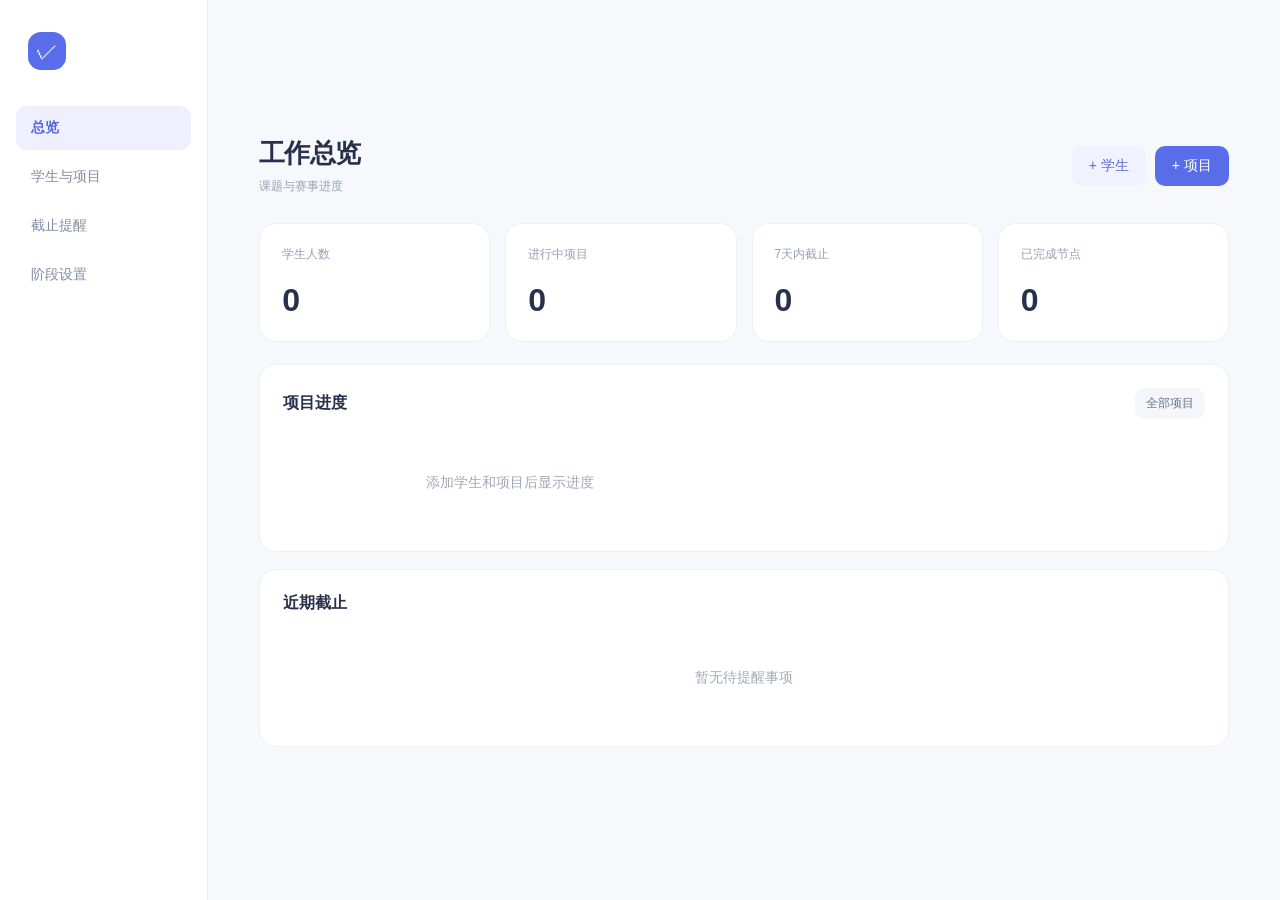
==== student-progress/index.html @ 5a2b77cf "Add standalone student project and competition progress tracker" ====
<!doctype html><html lang="zh-CN"><head><meta charset="utf-8"><meta name="viewport" content="width=device-width,initial-scale=1"><meta name="theme-color" content="#f6f8fc"><title>学生进度</title><style>
*{box-sizing:border-box}body{margin:0;background:#f6f8fc;color:#27314c;font:14px "Microsoft YaHei","Segoe UI",sans-serif}button,input,select{font:inherit}button{cursor:pointer;border:0}button:hover{filter:brightness(.97)}.wrap{display:flex;min-height:100vh}.side{background:#fff;width:208px;padding:32px 16px;border-right:1px solid #e9edf5;flex-shrink:0}.logo{width:38px;height:38px;border-radius:13px;background:#596dea;color:white;display:grid;place-items:center;font-size:22px;margin:0 12px 36px}.nav{width:100%;text-align:left;background:transparent;border-radius:11px;padding:13px 15px;margin-bottom:5px;color:#818ba2}.nav.on{background:#eef0ff;color:#5365df;font-weight:700}.main{width:100%;max-width:1400px;padding:38px clamp(18px,4vw,58px);margin:auto}.top{display:flex;justify-content:space-between;align-items:center;gap:12px;margin-bottom:28px;flex-wrap:wrap}h1{font-size:26px;letter-spacing:-.7px;margin:0}h2{font-size:16px;margin:0}.sub{color:#9aa4b5;font-size:12px;margin-top:7px}.btn{background:#596de9;color:#fff;border-radius:10px;padding:11px 17px}.btn.light{background:#f0f2ff;color:#5c69cd}.btn.plain{background:#f5f6fa;color:#6b738b}.btn.red{background:#fff0f0;color:#d35465}.btn.sm{padding:7px 11px;font-size:12px}.flex{display:flex;gap:9px;align-items:center;flex-wrap:wrap}.stats{display:grid;grid-template-columns:repeat(4,1fr);gap:15px;margin-bottom:22px}.card,.panel{background:#fff;border:1px solid #edf0f5;border-radius:17px}.card{padding:22px}.num{font-size:32px;font-weight:750;margin-top:19px}.muted{color:#96a0b2;font-size:12px}.panel{padding:23px;margin-bottom:17px}.head{display:flex;align-items:center;justify-content:space-between;gap:14px;margin-bottom:19px;flex-wrap:wrap}.grid{display:grid;grid-template-columns:repeat(2,1fr);gap:15px}.project{padding:20px;border:1px solid #ebedf4;border-radius:14px}.project strong{font-size:15px}.avatar{width:34px;height:34px;background:#edf0ff;color:#5d6bda;border-radius:11px;display:grid;place-items:center;font-weight:700}.tag{font-size:11px;border-radius:7px;padding:5px 9px;background:#eef1ff;color:#6170cc}.tag.warn{background:#fff2e5;color:#b67e36}.tag.late{background:#ffeded;color:#d45867}.bar{background:#edf0f7;border-radius:8px;height:7px;overflow:hidden}.fill{height:100%;background:#6276ed;border-radius:8px}.project .flex{margin:13px 0}.row{display:flex;align-items:center;gap:12px;border-bottom:1px solid #f1f3f8;padding:13px 0}.row:last-child{border:0}.grow{flex:1;min-width:0}.row small{color:#a1aabd}.empty{text-align:center;padding:36px;color:#a1a9b7}.form{display:grid;gap:13px}.form label{color:#7c879a;font-size:12px;display:grid;gap:7px}.form input,.form select{border:1px solid #e4e9f1;border-radius:9px;padding:11px;width:100%;background:white;color:#2b3449;min-width:0}.overlay{position:fixed;inset:0;background:#12193199;display:grid;place-items:center;padding:18px;z-index:10}.modal{width:min(510px,100%);max-height:90vh;overflow:auto;background:white;border-radius:18px;padding:25px;box-shadow:0 22px 70px #151a3540}.modal h2{margin-bottom:22px}.modal .actions{justify-content:flex-end;margin-top:23px}.two{display:grid;grid-template-columns:1fr 1fr;gap:13px}.setting{display:grid;grid-template-columns:1fr 1fr;gap:17px}.danger{color:#d65f6a}.filter{border:1px solid #e8ebf3;background:#fff;padding:10px;border-radius:9px;max-width:230px}.notice{background:#fff9ea;border:1px solid #f8e7bf;border-radius:12px;padding:13px 16px;color:#9b7637;font-size:12px;margin-bottom:18px}@media(max-width:900px){.side{width:160px}.stats{grid-template-columns:repeat(2,1fr)}.grid,.setting{grid-template-columns:1fr}}@media(max-width:620px){.wrap{display:block}.side{width:100%;display:flex;overflow:auto;padding:9px}.logo{display:none}.nav{white-space:nowrap;margin:0}.main{padding:20px 13px}.card{padding:15px}.panel{padding:15px}.two{grid-template-columns:1fr}}
</style></head><body><div id="app"></div><script>
const KEY='student-project-tracker-v2',defaults=[['课题','选题','方案','实验','分析','论文','完成'],['赛事','准备','报名','材料','评审','答辩','完成']];
const fresh=()=>({students:[],items:[],milestones:[],stages:defaults.flatMap(a=>a.slice(1).map((name,i)=>({id:crypto.randomUUID(),kind:a[0],name,position:i})))});
let db;try{db=JSON.parse(localStorage.getItem(KEY))||fresh()}catch{db=fresh()}let page='总览',filter='全部',query='',editor='';
const el=document.getElementById('app'),id=()=>crypto.randomUUID(),esc=v=>String(v??'').replace(/[&<>"']/g,c=>({'&':'&amp;','<':'&lt;','>':'&gt;','"':'&quot;',"'":'&#39;'}[c]));
const day=d=>Math.round((new Date(d+'T12:00:00')-new Date(new Date().toLocaleDateString('en-CA')+'T12:00:00'))/864e5);
const by=(type,k)=>db[type].find(x=>x.id===k),miles=it=>db.milestones.filter(x=>x.item_id===it.id),progress=it=>{let a=miles(it);return a.length?Math.round(a.filter(m=>m.done).length/a.length*100):0},upcoming=()=>db.milestones.filter(m=>!m.done&&m.due&&day(m.due)<=7).sort((a,b)=>a.due.localeCompare(b.due));
function save(){localStorage.setItem(KEY,JSON.stringify(db));render();notify(false)}
function nav(n){page=n;render()}function title(t,sub,actions=''){return '<div class="top"><div><h1>'+t+'</h1><div class="sub">'+sub+'</div></div><div class="flex">'+actions+'</div></div>'}
function buttons(){return '<button class="btn light" onclick="edit(\'student\')">+ 学生</button><button class="btn" onclick="edit(\'item\')">+ 项目</button>'}
function pcard(it){let ms=miles(it).filter(m=>!m.done&&m.due).sort((a,b)=>a.due.localeCompare(b.due)),next=ms[0],d=next?day(next.due):999,p=progress(it),who=by('students',it.student_id);return '<div class="project"><div class="flex"><div class="avatar">'+esc(who?.name?.[0]||'?')+'</div><div class="grow"><strong>'+esc(who?.name||'')+'</strong><div class="muted">'+esc(it.kind)+' · '+esc(by('stages',it.stage_id)?.name||'未设置')+'</div></div><button class="btn plain sm" onclick="edit(\'item\',\''+it.id+'\')">编辑</button></div><strong>'+esc(it.title)+'</strong><div class="flex" style="justify-content:space-between"><span class="tag '+(d<0?'late':d<=7?'warn':'')+'">'+(d<0?'已逾期':d<=7?'临近截止':'进行中')+'</span><span class="muted">'+esc(next?.due||'暂无截止日期')+'</span></div><div class="flex" style="justify-content:space-between"><small class="muted">完成进度</small><strong>'+p+'%</strong></div><div class="bar"><div class="fill" style="width:'+p+'%"></div></div><div class="flex"><button class="btn light sm" onclick="detail(\''+it.id+'\')">进度节点</button></div></div>'}
function reminders(){let a=upcoming();return a.length?a.map(m=>{let it=by('items',m.item_id),who=by('students',it?.student_id),d=day(m.due);return '<div class="row"><span class="tag '+(d<0?'late':'warn')+'">'+esc(m.due.slice(5))+'</span><div class="grow"><strong>'+esc(who?.name)+' · '+esc(m.title)+'</strong><div class="muted">'+esc(it?.title||'')+'</div></div><span class="muted">'+(d<0?'逾期 '+-d+' 天':d===0?'今天截止':'还剩 '+d+' 天')+'</span><button class="btn plain sm" onclick="detail(\''+m.item_id+'\')">查看</button></div>'}).join(''):'<div class="empty">暂无待提醒事项</div>'}
function main(){if(page==='总览')return title('工作总览','课题与赛事进度',buttons())+'<div class="stats">'+[['学生人数',db.students.length],['进行中项目',db.items.filter(x=>progress(x)<100).length],['7天内截止',upcoming().filter(x=>day(x.due)>=0).length],['已完成节点',db.milestones.filter(x=>x.done).length]].map(([n,v])=>'<div class="card"><div class="muted">'+n+'</div><div class="num">'+v+'</div></div>').join('')+'</div><section class="panel"><div class="head"><h2>项目进度</h2><button class="btn plain sm" onclick="nav(\'学生与项目\')">全部项目</button></div><div class="grid">'+(db.items.length?db.items.slice(0,6).map(pcard).join(''):'<div class="empty">添加学生和项目后显示进度</div>')+'</div></section><section class="panel"><div class="head"><h2>近期截止</h2></div>'+reminders()+'</section>';
if(page==='学生与项目'){let list=db.items.filter(x=>(filter==='全部'||x.kind===filter)&&((x.title+' '+(by('students',x.student_id)?.name||'')).includes(query)));return title('学生与项目',db.students.length+' 位学生 · '+db.items.length+' 个项目',buttons())+'<section class="panel"><div class="head"><div class="flex">'+['全部','课题','赛事'].map(x=>'<button class="btn '+(filter===x?'':'plain')+' sm" onclick="filter=\''+x+'\';render()">'+x+'</button>').join('')+'</div><input class="filter" placeholder="搜索学生或项目" value="'+esc(query)+'" oninput="query=this.value;document.getElementById(\'project-list\').innerHTML=projectList()"></div><div class="grid" id="project-list">'+projectList()+'</div></section><section class="panel"><div class="head"><h2>学生名单</h2><button class="btn light sm" onclick="edit(\'student\')">+ 添加</button></div>'+ (db.students.length?db.students.map(s=>'<div class="row"><div class="avatar">'+esc(s.name[0])+'</div><strong class="grow">'+esc(s.name)+'</strong><span class="muted">'+db.items.filter(i=>i.student_id===s.id).length+' 项</span><button class="btn plain sm" onclick="edit(\'student\',\''+s.id+'\')">编辑</button><button class="btn red sm" onclick="remove(\'student\',\''+s.id+'\')">删除</button></div>').join(''):'<div class="empty">暂无学生</div>')+'</section>'}
if(page==='截止提醒')return title('截止提醒','提前 7 天 · 自动筛选','<button class="btn light" onclick="askNotify()">开启浏览器提醒</button>')+'<section class="panel">'+reminders()+'</section>';
return title('阶段设置','自定义进度阶段')+'<div class="setting">'+['课题','赛事'].map(k=>'<section class="panel"><div class="head"><h2>'+k+'阶段</h2><button class="btn light sm" onclick="edit(\'stage\',null,\''+k+'\')">+ 添加</button></div>'+db.stages.filter(s=>s.kind===k).sort((a,b)=>a.position-b.position).map(s=>'<div class="row"><span class="grow">'+esc(s.name)+'</span><button class="btn plain sm" onclick="edit(\'stage\',\''+s.id+'\')">编辑</button><button class="btn red sm" onclick="remove(\'stage\',\''+s.id+'\')">删除</button></div>').join('')+'</section>').join('')+'</div>'}
function projectList(){let a=db.items.filter(x=>(filter==='全部'||x.kind===filter)&&((x.title+' '+(by('students',x.student_id)?.name||'')).includes(query)));return a.length?a.map(pcard).join(''):'<div class="empty">暂无项目</div>'}
function render(){el.innerHTML='<div class="wrap"><aside class="side"><div class="logo">✓</div>'+['总览','学生与项目','截止提醒','阶段设置'].map(n=>'<button class="nav '+(page===n?'on':'')+'" onclick="nav(\''+n+'\')">'+n+'</button>').join('')+'</aside><main class="main">'+main()+'</main></div>'+editor}
function modal(name,html,actions){editor='<div class="overlay" onclick="if(event.target===this)closeEdit()"><div class="modal"><h2>'+name+'</h2>'+html+'<div class="flex actions"><button class="btn plain" onclick="closeEdit()">取消</button>'+actions+'</div></div></div>';render()}
function closeEdit(){editor='';render()}
function edit(type,key=null,kind='课题'){let obj=key?by(type==='student'?'students':type==='item'?'items':'stages',key):null;const inp=(label,name,value='',extra='')=>'<label>'+label+'<input name="'+name+'" value="'+esc(value)+'" '+extra+' required></label>';let fields='';
if(type==='student')fields=inp('学生姓名','name',obj?.name,'maxlength="100"');
if(type==='stage')fields=inp('阶段名称','name',obj?.name,'maxlength="100"');
if(type==='item'){if(!db.students.length){alert('请先添加学生');edit('student');return}kind=obj?.kind||kind;fields='<div class="two"><label>学生<select name="student_id">'+db.students.map(s=>'<option value="'+s.id+'" '+(s.id===obj?.student_id?'selected':'')+'>'+esc(s.name)+'</option>').join('')+'</select></label><label>类型<select name="kind" onchange="stageOptions(this.value)">'+['课题','赛事'].map(k=>'<option '+(kind===k?'selected':'')+'>'+k+'</option>').join('')+'</select></label></div>'+inp('项目名称','title',obj?.title,'maxlength="100"')+'<label>当前阶段<select name="stage_id" id="stage-options"></select></label>'}
modal(obj?'编辑':'新增','<form class="form" id="form" onsubmit="event.preventDefault();submitForm(\''+type+'\',\''+(key||'')+'\',\''+kind+'\')">'+fields+'</form>','<button class="btn" onclick="document.getElementById(\'form\').requestSubmit()">保存</button>');if(type==='item')stageOptions(kind,obj?.stage_id)}
function stageOptions(kind,selected){let sel=document.getElementById('stage-options');if(sel)sel.innerHTML=db.stages.filter(s=>s.kind===kind).sort((a,b)=>a.position-b.position).map(s=>'<option value="'+s.id+'" '+(s.id===selected?'selected':'')+'>'+esc(s.name)+'</option>').join('')}
function submitForm(type,key,kind){let f=document.getElementById('form');if(!f.reportValidity())return;const v=n=>f.elements[n]?.value||'',coll=type==='student'?'students':type==='stage'?'stages':'items',obj=key?by(coll,key):{id:id()};if(type==='student')obj.name=v('name').trim();if(type==='stage'){obj.name=v('name').trim();obj.kind=kind;obj.position=db.stages.filter(s=>s.kind===kind).length}if(type==='item'){obj.student_id=v('student_id');obj.kind=v('kind');obj.title=v('title').trim();obj.stage_id=v('stage_id')}if(!key)db[coll].push(obj);editor='';save()}
function detail(itemId){let it=by('items',itemId);if(!it)return;let a=miles(it),rows=a.length?a.map(m=>'<div class="row"><input type="checkbox" '+(m.done?'checked':'')+' onchange="done(\''+m.id+'\',this.checked)"><div class="grow"><span style="'+(m.done?'text-decoration:line-through;color:#a7adbc':'')+'">'+esc(m.title)+'</span><div class="muted">'+esc(m.due||'无截止日期')+'</div></div><button class="btn plain sm" onclick="editM(\''+itemId+'\',\''+m.id+'\')">编辑</button><button class="btn red sm" onclick="remove(\'milestone\',\''+m.id+'\',\''+itemId+'\')">删除</button></div>').join(''):'<div class="empty">暂无进度节点</div>';modal('进度节点 · '+esc(it.title),'<div>'+rows+'</div><div style="margin-top:16px"><button class="btn light sm" onclick="editM(\''+itemId+'\')">+ 新增节点</button></div>','<button class="btn" onclick="closeEdit()">完成</button>')}
function done(key,val){let m=by('milestones',key);m.done=val;save();detail(m.item_id)}
function editM(itemId,key=null){let m=key?by('milestones',key):null;modal(m?'编辑节点':'新增节点','<form id="form" class="form" onsubmit="event.preventDefault();submitM(\''+itemId+'\',\''+(key||'')+'\')"><label>节点名称<input name="title" required value="'+esc(m?.title)+'"></label><label>截止日期<input name="due" type="date" value="'+esc(m?.due)+'"></label></form>','<button class="btn" onclick="document.getElementById(\'form\').requestSubmit()">保存</button>')}
function submitM(itemId,key){let f=document.getElementById('form');if(!f.reportValidity())return;let m=key?by('milestones',key):{id:id(),item_id:itemId,done:false};m.title=f.elements.title.value.trim();m.due=f.elements.due.value;if(!key)db.milestones.push(m);save();detail(itemId)}
function remove(type,key,itemId){if(!confirm('确定删除？'))return;let coll=type==='student'?'students':type==='item'?'items':type==='stage'?'stages':'milestones';db[coll]=db[coll].filter(x=>x.id!==key);if(type==='student'){let gone=db.items.filter(x=>x.student_id===key).map(x=>x.id);db.items=db.items.filter(x=>x.student_id!==key);db.milestones=db.milestones.filter(x=>!gone.includes(x.item_id))}if(type==='item')db.milestones=db.milestones.filter(x=>x.item_id!==key);if(type==='stage')db.items.forEach(x=>{if(x.stage_id===key)x.stage_id='' });save();if(itemId)detail(itemId)}
async function askNotify(){if(!('Notification'in window)){alert('当前浏览器不支持通知');return}let p=await Notification.requestPermission();if(p==='granted'){notify(true);alert('已开启，打开网页时可收到提醒')}else alert('请在浏览器设置中允许此网站通知')}
function notify(force){if(!('Notification'in window)||Notification.permission!=='granted')return;let a=upcoming();if(!a.length)return;let mark=new Date().toDateString(),last=localStorage.getItem(KEY+'-last');if(!force&&last===mark)return;let m=a[0],it=by('items',m.item_id),s=by('students',it?.student_id);new Notification('近期截止 · '+(s?.name||''),{body:m.title+' · '+m.due+(a.length>1?'（另有 '+(a.length-1)+' 项）':'')});localStorage.setItem(KEY+'-last',mark)}
render();notify(false);setInterval(()=>{render();notify(false)},300000);
</script></body></html>
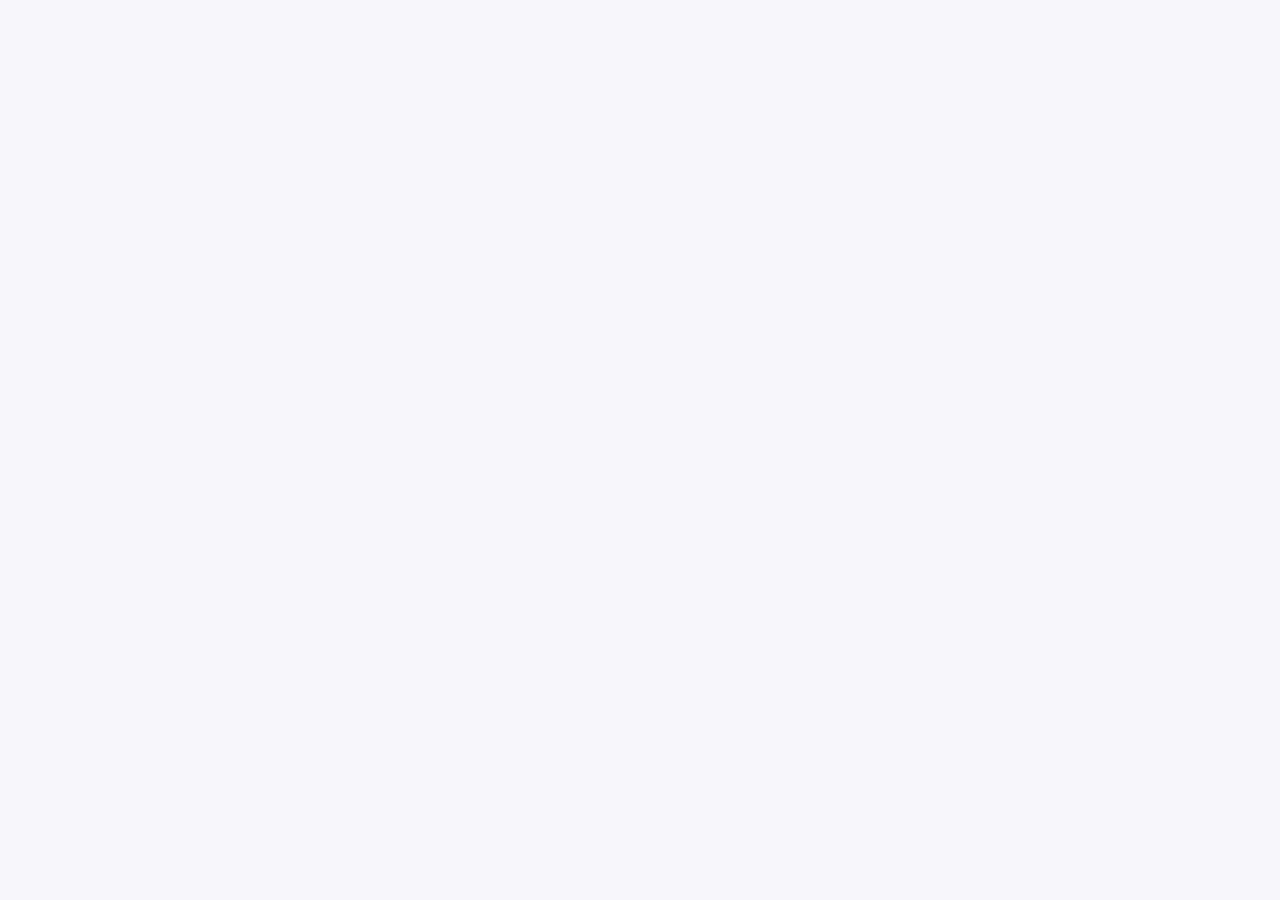
==== commit 936defaa: "Redesign tracker as shared competition and research project matrices" ====
--- a/student-progress/index.html
+++ b/student-progress/index.html
@@ -1,38 +1,36 @@
-<!doctype html><html lang="zh-CN"><head><meta charset="utf-8"><meta name="viewport" content="width=device-width,initial-scale=1"><meta name="theme-color" content="#f6f8fc"><title>学生进度</title><style>
-*{box-sizing:border-box}body{margin:0;background:#f6f8fc;color:#27314c;font:14px "Microsoft YaHei","Segoe UI",sans-serif}button,input,select{font:inherit}button{cursor:pointer;border:0}button:hover{filter:brightness(.97)}.wrap{display:flex;min-height:100vh}.side{background:#fff;width:208px;padding:32px 16px;border-right:1px solid #e9edf5;flex-shrink:0}.logo{width:38px;height:38px;border-radius:13px;background:#596dea;color:white;display:grid;place-items:center;font-size:22px;margin:0 12px 36px}.nav{width:100%;text-align:left;background:transparent;border-radius:11px;padding:13px 15px;margin-bottom:5px;color:#818ba2}.nav.on{background:#eef0ff;color:#5365df;font-weight:700}.main{width:100%;max-width:1400px;padding:38px clamp(18px,4vw,58px);margin:auto}.top{display:flex;justify-content:space-between;align-items:center;gap:12px;margin-bottom:28px;flex-wrap:wrap}h1{font-size:26px;letter-spacing:-.7px;margin:0}h2{font-size:16px;margin:0}.sub{color:#9aa4b5;font-size:12px;margin-top:7px}.btn{background:#596de9;color:#fff;border-radius:10px;padding:11px 17px}.btn.light{background:#f0f2ff;color:#5c69cd}.btn.plain{background:#f5f6fa;color:#6b738b}.btn.red{background:#fff0f0;color:#d35465}.btn.sm{padding:7px 11px;font-size:12px}.flex{display:flex;gap:9px;align-items:center;flex-wrap:wrap}.stats{display:grid;grid-template-columns:repeat(4,1fr);gap:15px;margin-bottom:22px}.card,.panel{background:#fff;border:1px solid #edf0f5;border-radius:17px}.card{padding:22px}.num{font-size:32px;font-weight:750;margin-top:19px}.muted{color:#96a0b2;font-size:12px}.panel{padding:23px;margin-bottom:17px}.head{display:flex;align-items:center;justify-content:space-between;gap:14px;margin-bottom:19px;flex-wrap:wrap}.grid{display:grid;grid-template-columns:repeat(2,1fr);gap:15px}.project{padding:20px;border:1px solid #ebedf4;border-radius:14px}.project strong{font-size:15px}.avatar{width:34px;height:34px;background:#edf0ff;color:#5d6bda;border-radius:11px;display:grid;place-items:center;font-weight:700}.tag{font-size:11px;border-radius:7px;padding:5px 9px;background:#eef1ff;color:#6170cc}.tag.warn{background:#fff2e5;color:#b67e36}.tag.late{background:#ffeded;color:#d45867}.bar{background:#edf0f7;border-radius:8px;height:7px;overflow:hidden}.fill{height:100%;background:#6276ed;border-radius:8px}.project .flex{margin:13px 0}.row{display:flex;align-items:center;gap:12px;border-bottom:1px solid #f1f3f8;padding:13px 0}.row:last-child{border:0}.grow{flex:1;min-width:0}.row small{color:#a1aabd}.empty{text-align:center;padding:36px;color:#a1a9b7}.form{display:grid;gap:13px}.form label{color:#7c879a;font-size:12px;display:grid;gap:7px}.form input,.form select{border:1px solid #e4e9f1;border-radius:9px;padding:11px;width:100%;background:white;color:#2b3449;min-width:0}.overlay{position:fixed;inset:0;background:#12193199;display:grid;place-items:center;padding:18px;z-index:10}.modal{width:min(510px,100%);max-height:90vh;overflow:auto;background:white;border-radius:18px;padding:25px;box-shadow:0 22px 70px #151a3540}.modal h2{margin-bottom:22px}.modal .actions{justify-content:flex-end;margin-top:23px}.two{display:grid;grid-template-columns:1fr 1fr;gap:13px}.setting{display:grid;grid-template-columns:1fr 1fr;gap:17px}.danger{color:#d65f6a}.filter{border:1px solid #e8ebf3;background:#fff;padding:10px;border-radius:9px;max-width:230px}.notice{background:#fff9ea;border:1px solid #f8e7bf;border-radius:12px;padding:13px 16px;color:#9b7637;font-size:12px;margin-bottom:18px}@media(max-width:900px){.side{width:160px}.stats{grid-template-columns:repeat(2,1fr)}.grid,.setting{grid-template-columns:1fr}}@media(max-width:620px){.wrap{display:block}.side{width:100%;display:flex;overflow:auto;padding:9px}.logo{display:none}.nav{white-space:nowrap;margin:0}.main{padding:20px 13px}.card{padding:15px}.panel{padding:15px}.two{grid-template-columns:1fr}}
+<!doctype html><html lang="zh-CN"><head><meta charset="UTF-8"><meta name="viewport" content="width=device-width,initial-scale=1"><meta name="theme-color" content="#f7f8fc"><title>进度管理</title><style>
+:root{--bg:#f6f8fc;--white:#fff;--text:#28334b;--sub:#8c98af;--line:#e8ecf4;--primary:#546be7;--light:#eef1ff;--warning:#c18236;--red:#d95c68}*{box-sizing:border-box}body{margin:0;background:var(--bg);font:14px/1.5 "Microsoft YaHei","Segoe UI",sans-serif;color:var(--text)}button,input,select{font:inherit}button{cursor:pointer;border:0}button:hover{filter:brightness(.97)}.app{display:flex;min-height:100vh}.sidebar{width:194px;flex:none;background:white;border-right:1px solid var(--line);padding:28px 14px}.mark{width:40px;height:40px;display:grid;place-items:center;color:white;background:var(--primary);border-radius:13px;font-size:23px;margin:0 10px 34px}.nav{width:100%;padding:12px 16px;background:none;color:#8792a6;text-align:left;border-radius:11px;margin-bottom:5px}.nav.active{background:#eef1ff;color:#4f64d9;font-weight:700}.content{padding:36px clamp(15px,3.2vw,52px);flex:1;min-width:0;max-width:1700px;margin:auto}.top{display:flex;align-items:center;justify-content:space-between;gap:14px;flex-wrap:wrap;margin-bottom:26px}h1{font-size:24px;margin:0;font-weight:750;letter-spacing:-.5px}h2{font-size:17px;margin:0}small,.sub{color:var(--sub);font-size:12px}.sub{margin-top:5px}.btn{border-radius:10px;padding:10px 15px;color:white;background:var(--primary);white-space:nowrap}.btn.soft{background:var(--light);color:#5669d5}.btn.ghost{background:#f5f6fa;color:#77829a}.btn.danger{background:#fff0f1;color:var(--red)}.btn.tiny{font-size:12px;padding:6px 11px}.flex{display:flex;align-items:center;gap:9px;flex-wrap:wrap}.panel{background:white;border:1px solid #ecf0f6;border-radius:18px;padding:22px;margin-bottom:18px;box-shadow:0 3px 18px #35406305}.panelhead{display:flex;align-items:center;justify-content:space-between;gap:12px;margin-bottom:20px;flex-wrap:wrap}.pills{display:flex;align-items:center;gap:8px}.pill{padding:7px 12px;border-radius:9px;background:#f5f6fa;color:#7f8aa0;font-size:12px}.pill.on{background:#eef1ff;color:#5068d8;font-weight:700}.stats{display:grid;grid-template-columns:repeat(4,1fr);gap:13px;margin-bottom:20px}.stat{background:white;border:1px solid #ebeff5;border-radius:15px;padding:20px}.stat strong{display:block;font-size:30px;margin-top:10px}.tabwrap{overflow-x:auto;border:1px solid #e9edf4;border-radius:12px}table{border-collapse:separate;border-spacing:0;width:100%;min-width:620px;text-align:center}th,td{padding:12px 14px;border-bottom:1px solid #edf0f5;border-right:1px solid #edf0f5;vertical-align:middle}th:last-child,td:last-child{border-right:none}tbody tr:last-child td{border-bottom:none}th{background:#f8faff;font-size:12px;font-weight:600;color:#6d7c98;min-width:128px}th:first-child,td:first-child{text-align:left;min-width:130px;position:sticky;left:0;z-index:1;background:white}th:first-child{background:#f8faff;z-index:2}td{font-size:13px}.thlabel{display:flex;gap:5px;justify-content:center;align-items:center}.date{font-size:11px;color:#98a2b8;margin-top:5px;font-weight:400}.date.warn{color:#b77b36}.date.late{color:#d75c65}.tick{appearance:none;width:22px;height:22px;border:1.5px solid #d8deeb;border-radius:7px;background:white;cursor:pointer;vertical-align:middle;position:relative}.tick:checked{background:#687aed;border-color:#687aed}.tick:checked:after{content:"";position:absolute;left:6px;top:2px;width:6px;height:11px;border:solid white;border-width:0 2px 2px 0;transform:rotate(45deg)}.completed{color:#5b6de2;font-size:13px;font-weight:650}.progress{display:flex;align-items:center;gap:8px;justify-content:center}.track{width:67px;height:6px;background:#edf0f7;border-radius:8px;overflow:hidden}.fill{height:100%;background:#6578ee;border-radius:8px}.row{display:flex;align-items:center;gap:12px;padding:13px 2px;border-bottom:1px solid #f0f2f6}.row:last-child{border:0}.grow{flex:1;min-width:0}.avatar{width:34px;height:34px;border-radius:11px;background:#eef1ff;color:#5368d9;display:grid;place-items:center;font-weight:700}.empty{padding:35px;text-align:center;color:#a0aabc}.tag{background:#eff2ff;color:#586bdb;font-size:11px;padding:5px 8px;border-radius:7px}.tag.warn{background:#fff4e7;color:#ae773a}.tag.late{background:#fff0f0;color:#d65c69}.overlay{position:fixed;inset:0;z-index:5;background:#141e3580;display:grid;place-items:center;padding:15px}.modal{background:white;border-radius:18px;padding:25px;width:min(515px,100%);max-height:92vh;overflow:auto;box-shadow:0 20px 60px #1e253548}.modal h2{margin:0 0 20px}.form{display:grid;gap:14px}.form label{display:grid;gap:7px;color:#7c879b;font-size:12px}.form input,.form select{border:1px solid #e4e9f0;border-radius:9px;padding:11px;color:#27344c;min-width:0;width:100%;background:white}.form .two{display:grid;grid-template-columns:1fr 1fr;gap:12px}.footer{margin-top:22px;display:flex;gap:8px;justify-content:flex-end}.info{font-size:12px;color:#9aa3b7}.notice{border:1px solid #f2e3bf;background:#fffaee;border-radius:10px;padding:12px 15px;color:#a17c3b;font-size:12px;margin-bottom:16px}.listtable{display:grid;gap:7px}.tablecard{display:flex;gap:10px;align-items:center;padding:13px 15px;border:1px solid #eef0f5;border-radius:12px}.tablecard:hover{background:#fafbff}@media(max-width:900px){.sidebar{width:150px}.stats{grid-template-columns:repeat(2,1fr)}.content{padding:22px 15px}}@media(max-width:620px){.app{display:block}.sidebar{display:flex;width:100%;padding:8px;overflow:auto}.mark{display:none}.nav{white-space:nowrap;margin:0;width:auto}.stats{grid-template-columns:repeat(2,1fr)}.panel{padding:15px}.form .two{grid-template-columns:1fr}}
 </style></head><body><div id="app"></div><script>
-const KEY='student-project-tracker-v2',defaults=[['课题','选题','方案','实验','分析','论文','完成'],['赛事','准备','报名','材料','评审','答辩','完成']];
-const fresh=()=>({students:[],items:[],milestones:[],stages:defaults.flatMap(a=>a.slice(1).map((name,i)=>({id:crypto.randomUUID(),kind:a[0],name,position:i})))});
-let db;try{db=JSON.parse(localStorage.getItem(KEY))||fresh()}catch{db=fresh()}let page='总览',filter='全部',query='',editor='';
-const el=document.getElementById('app'),id=()=>crypto.randomUUID(),esc=v=>String(v??'').replace(/[&<>"']/g,c=>({'&':'&amp;','<':'&lt;','>':'&gt;','"':'&quot;',"'":'&#39;'}[c]));
-const day=d=>Math.round((new Date(d+'T12:00:00')-new Date(new Date().toLocaleDateString('en-CA')+'T12:00:00'))/864e5);
-const by=(type,k)=>db[type].find(x=>x.id===k),miles=it=>db.milestones.filter(x=>x.item_id===it.id),progress=it=>{let a=miles(it);return a.length?Math.round(a.filter(m=>m.done).length/a.length*100):0},upcoming=()=>db.milestones.filter(m=>!m.done&&m.due&&day(m.due)<=7).sort((a,b)=>a.due.localeCompare(b.due));
-function save(){localStorage.setItem(KEY,JSON.stringify(db));render();notify(false)}
-function nav(n){page=n;render()}function title(t,sub,actions=''){return '<div class="top"><div><h1>'+t+'</h1><div class="sub">'+sub+'</div></div><div class="flex">'+actions+'</div></div>'}
-function buttons(){return '<button class="btn light" onclick="edit(\'student\')">+ 学生</button><button class="btn" onclick="edit(\'item\')">+ 项目</button>'}
-function pcard(it){let ms=miles(it).filter(m=>!m.done&&m.due).sort((a,b)=>a.due.localeCompare(b.due)),next=ms[0],d=next?day(next.due):999,p=progress(it),who=by('students',it.student_id);return '<div class="project"><div class="flex"><div class="avatar">'+esc(who?.name?.[0]||'?')+'</div><div class="grow"><strong>'+esc(who?.name||'')+'</strong><div class="muted">'+esc(it.kind)+' · '+esc(by('stages',it.stage_id)?.name||'未设置')+'</div></div><button class="btn plain sm" onclick="edit(\'item\',\''+it.id+'\')">编辑</button></div><strong>'+esc(it.title)+'</strong><div class="flex" style="justify-content:space-between"><span class="tag '+(d<0?'late':d<=7?'warn':'')+'">'+(d<0?'已逾期':d<=7?'临近截止':'进行中')+'</span><span class="muted">'+esc(next?.due||'暂无截止日期')+'</span></div><div class="flex" style="justify-content:space-between"><small class="muted">完成进度</small><strong>'+p+'%</strong></div><div class="bar"><div class="fill" style="width:'+p+'%"></div></div><div class="flex"><button class="btn light sm" onclick="detail(\''+it.id+'\')">进度节点</button></div></div>'}
-function reminders(){let a=upcoming();return a.length?a.map(m=>{let it=by('items',m.item_id),who=by('students',it?.student_id),d=day(m.due);return '<div class="row"><span class="tag '+(d<0?'late':'warn')+'">'+esc(m.due.slice(5))+'</span><div class="grow"><strong>'+esc(who?.name)+' · '+esc(m.title)+'</strong><div class="muted">'+esc(it?.title||'')+'</div></div><span class="muted">'+(d<0?'逾期 '+-d+' 天':d===0?'今天截止':'还剩 '+d+' 天')+'</span><button class="btn plain sm" onclick="detail(\''+m.item_id+'\')">查看</button></div>'}).join(''):'<div class="empty">暂无待提醒事项</div>'}
-function main(){if(page==='总览')return title('工作总览','课题与赛事进度',buttons())+'<div class="stats">'+[['学生人数',db.students.length],['进行中项目',db.items.filter(x=>progress(x)<100).length],['7天内截止',upcoming().filter(x=>day(x.due)>=0).length],['已完成节点',db.milestones.filter(x=>x.done).length]].map(([n,v])=>'<div class="card"><div class="muted">'+n+'</div><div class="num">'+v+'</div></div>').join('')+'</div><section class="panel"><div class="head"><h2>项目进度</h2><button class="btn plain sm" onclick="nav(\'学生与项目\')">全部项目</button></div><div class="grid">'+(db.items.length?db.items.slice(0,6).map(pcard).join(''):'<div class="empty">添加学生和项目后显示进度</div>')+'</div></section><section class="panel"><div class="head"><h2>近期截止</h2></div>'+reminders()+'</section>';
-if(page==='学生与项目'){let list=db.items.filter(x=>(filter==='全部'||x.kind===filter)&&((x.title+' '+(by('students',x.student_id)?.name||'')).includes(query)));return title('学生与项目',db.students.length+' 位学生 · '+db.items.length+' 个项目',buttons())+'<section class="panel"><div class="head"><div class="flex">'+['全部','课题','赛事'].map(x=>'<button class="btn '+(filter===x?'':'plain')+' sm" onclick="filter=\''+x+'\';render()">'+x+'</button>').join('')+'</div><input class="filter" placeholder="搜索学生或项目" value="'+esc(query)+'" oninput="query=this.value;document.getElementById(\'project-list\').innerHTML=projectList()"></div><div class="grid" id="project-list">'+projectList()+'</div></section><section class="panel"><div class="head"><h2>学生名单</h2><button class="btn light sm" onclick="edit(\'student\')">+ 添加</button></div>'+ (db.students.length?db.students.map(s=>'<div class="row"><div class="avatar">'+esc(s.name[0])+'</div><strong class="grow">'+esc(s.name)+'</strong><span class="muted">'+db.items.filter(i=>i.student_id===s.id).length+' 项</span><button class="btn plain sm" onclick="edit(\'student\',\''+s.id+'\')">编辑</button><button class="btn red sm" onclick="remove(\'student\',\''+s.id+'\')">删除</button></div>').join(''):'<div class="empty">暂无学生</div>')+'</section>'}
-if(page==='截止提醒')return title('截止提醒','提前 7 天 · 自动筛选','<button class="btn light" onclick="askNotify()">开启浏览器提醒</button>')+'<section class="panel">'+reminders()+'</section>';
-return title('阶段设置','自定义进度阶段')+'<div class="setting">'+['课题','赛事'].map(k=>'<section class="panel"><div class="head"><h2>'+k+'阶段</h2><button class="btn light sm" onclick="edit(\'stage\',null,\''+k+'\')">+ 添加</button></div>'+db.stages.filter(s=>s.kind===k).sort((a,b)=>a.position-b.position).map(s=>'<div class="row"><span class="grow">'+esc(s.name)+'</span><button class="btn plain sm" onclick="edit(\'stage\',\''+s.id+'\')">编辑</button><button class="btn red sm" onclick="remove(\'stage\',\''+s.id+'\')">删除</button></div>').join('')+'</section>').join('')+'</div>'}
-function projectList(){let a=db.items.filter(x=>(filter==='全部'||x.kind===filter)&&((x.title+' '+(by('students',x.student_id)?.name||'')).includes(query)));return a.length?a.map(pcard).join(''):'<div class="empty">暂无项目</div>'}
-function render(){el.innerHTML='<div class="wrap"><aside class="side"><div class="logo">✓</div>'+['总览','学生与项目','截止提醒','阶段设置'].map(n=>'<button class="nav '+(page===n?'on':'')+'" onclick="nav(\''+n+'\')">'+n+'</button>').join('')+'</aside><main class="main">'+main()+'</main></div>'+editor}
-function modal(name,html,actions){editor='<div class="overlay" onclick="if(event.target===this)closeEdit()"><div class="modal"><h2>'+name+'</h2>'+html+'<div class="flex actions"><button class="btn plain" onclick="closeEdit()">取消</button>'+actions+'</div></div></div>';render()}
-function closeEdit(){editor='';render()}
-function edit(type,key=null,kind='课题'){let obj=key?by(type==='student'?'students':type==='item'?'items':'stages',key):null;const inp=(label,name,value='',extra='')=>'<label>'+label+'<input name="'+name+'" value="'+esc(value)+'" '+extra+' required></label>';let fields='';
-if(type==='student')fields=inp('学生姓名','name',obj?.name,'maxlength="100"');
-if(type==='stage')fields=inp('阶段名称','name',obj?.name,'maxlength="100"');
-if(type==='item'){if(!db.students.length){alert('请先添加学生');edit('student');return}kind=obj?.kind||kind;fields='<div class="two"><label>学生<select name="student_id">'+db.students.map(s=>'<option value="'+s.id+'" '+(s.id===obj?.student_id?'selected':'')+'>'+esc(s.name)+'</option>').join('')+'</select></label><label>类型<select name="kind" onchange="stageOptions(this.value)">'+['课题','赛事'].map(k=>'<option '+(kind===k?'selected':'')+'>'+k+'</option>').join('')+'</select></label></div>'+inp('项目名称','title',obj?.title,'maxlength="100"')+'<label>当前阶段<select name="stage_id" id="stage-options"></select></label>'}
-modal(obj?'编辑':'新增','<form class="form" id="form" onsubmit="event.preventDefault();submitForm(\''+type+'\',\''+(key||'')+'\',\''+kind+'\')">'+fields+'</form>','<button class="btn" onclick="document.getElementById(\'form\').requestSubmit()">保存</button>');if(type==='item')stageOptions(kind,obj?.stage_id)}
-function stageOptions(kind,selected){let sel=document.getElementById('stage-options');if(sel)sel.innerHTML=db.stages.filter(s=>s.kind===kind).sort((a,b)=>a.position-b.position).map(s=>'<option value="'+s.id+'" '+(s.id===selected?'selected':'')+'>'+esc(s.name)+'</option>').join('')}
-function submitForm(type,key,kind){let f=document.getElementById('form');if(!f.reportValidity())return;const v=n=>f.elements[n]?.value||'',coll=type==='student'?'students':type==='stage'?'stages':'items',obj=key?by(coll,key):{id:id()};if(type==='student')obj.name=v('name').trim();if(type==='stage'){obj.name=v('name').trim();obj.kind=kind;obj.position=db.stages.filter(s=>s.kind===kind).length}if(type==='item'){obj.student_id=v('student_id');obj.kind=v('kind');obj.title=v('title').trim();obj.stage_id=v('stage_id')}if(!key)db[coll].push(obj);editor='';save()}
-function detail(itemId){let it=by('items',itemId);if(!it)return;let a=miles(it),rows=a.length?a.map(m=>'<div class="row"><input type="checkbox" '+(m.done?'checked':'')+' onchange="done(\''+m.id+'\',this.checked)"><div class="grow"><span style="'+(m.done?'text-decoration:line-through;color:#a7adbc':'')+'">'+esc(m.title)+'</span><div class="muted">'+esc(m.due||'无截止日期')+'</div></div><button class="btn plain sm" onclick="editM(\''+itemId+'\',\''+m.id+'\')">编辑</button><button class="btn red sm" onclick="remove(\'milestone\',\''+m.id+'\',\''+itemId+'\')">删除</button></div>').join(''):'<div class="empty">暂无进度节点</div>';modal('进度节点 · '+esc(it.title),'<div>'+rows+'</div><div style="margin-top:16px"><button class="btn light sm" onclick="editM(\''+itemId+'\')">+ 新增节点</button></div>','<button class="btn" onclick="closeEdit()">完成</button>')}
-function done(key,val){let m=by('milestones',key);m.done=val;save();detail(m.item_id)}
-function editM(itemId,key=null){let m=key?by('milestones',key):null;modal(m?'编辑节点':'新增节点','<form id="form" class="form" onsubmit="event.preventDefault();submitM(\''+itemId+'\',\''+(key||'')+'\')"><label>节点名称<input name="title" required value="'+esc(m?.title)+'"></label><label>截止日期<input name="due" type="date" value="'+esc(m?.due)+'"></label></form>','<button class="btn" onclick="document.getElementById(\'form\').requestSubmit()">保存</button>')}
-function submitM(itemId,key){let f=document.getElementById('form');if(!f.reportValidity())return;let m=key?by('milestones',key):{id:id(),item_id:itemId,done:false};m.title=f.elements.title.value.trim();m.due=f.elements.due.value;if(!key)db.milestones.push(m);save();detail(itemId)}
-function remove(type,key,itemId){if(!confirm('确定删除？'))return;let coll=type==='student'?'students':type==='item'?'items':type==='stage'?'stages':'milestones';db[coll]=db[coll].filter(x=>x.id!==key);if(type==='student'){let gone=db.items.filter(x=>x.student_id===key).map(x=>x.id);db.items=db.items.filter(x=>x.student_id!==key);db.milestones=db.milestones.filter(x=>!gone.includes(x.item_id))}if(type==='item')db.milestones=db.milestones.filter(x=>x.item_id!==key);if(type==='stage')db.items.forEach(x=>{if(x.stage_id===key)x.stage_id='' });save();if(itemId)detail(itemId)}
-async function askNotify(){if(!('Notification'in window)){alert('当前浏览器不支持通知');return}let p=await Notification.requestPermission();if(p==='granted'){notify(true);alert('已开启，打开网页时可收到提醒')}else alert('请在浏览器设置中允许此网站通知')}
-function notify(force){if(!('Notification'in window)||Notification.permission!=='granted')return;let a=upcoming();if(!a.length)return;let mark=new Date().toDateString(),last=localStorage.getItem(KEY+'-last');if(!force&&last===mark)return;let m=a[0],it=by('items',m.item_id),s=by('students',it?.student_id);new Notification('近期截止 · '+(s?.name||''),{body:m.title+' · '+m.due+(a.length>1?'（另有 '+(a.length-1)+' 项）':'')});localStorage.setItem(KEY+'-last',mark)}
-render();notify(false);setInterval(()=>{render();notify(false)},300000);
+const KEY='student-matrix-v1',OLD='student-project-tracker-v2';const uid=()=>crypto.randomUUID();const safe=x=>String(x??'').replace(/[&<>"']/g,c=>({'&':'&amp;','<':'&lt;','>':'&gt;','"':'&quot;','\'':'&#39;'}[c]));const today=()=>{let d=new Date();return [d.getFullYear(),String(d.getMonth()+1).padStart(2,'0'),String(d.getDate()).padStart(2,'0')].join('-')};const diff=date=>Math.round((new Date(date+'T12:00:00')-new Date(today()+'T12:00:00'))/86400000);const blank=()=>({students:[],tables:[]});
+function migrate(){let o;try{o=JSON.parse(localStorage.getItem(OLD))}catch{}if(!o)return blank();const students=(o.students||[]).map(x=>({id:x.id,name:x.name}));let tables=[];for(let item of o.items||[]){let table=tables.find(t=>t.name===item.title&&t.kind===item.kind);if(!table){table={id:uid(),kind:item.kind,name:item.title,columns:[],cells:{}};tables.push(table)}const ms=(o.milestones||[]).filter(x=>x.item_id===item.id);for(let m of ms){let col=table.columns.find(c=>c.name===m.title&&c.due===(m.due||''));if(!col){col={id:uid(),name:m.title,due:m.due||''};table.columns.push(col)}if(!table.cells[item.student_id])table.cells[item.student_id]={};table.cells[item.student_id][col.id]=!!m.done}}return {students,tables}}
+let db;try{db=JSON.parse(localStorage.getItem(KEY))||migrate()}catch{db=migrate()}if(!Array.isArray(db.students)||!Array.isArray(db.tables))db=blank();let page='总览',kindFilter='全部',modalHTML='',activeTable='';
+function getTable(id){return db.tables.find(x=>x.id===id)}function getStudent(id){return db.students.find(x=>x.id===id)}function save(){localStorage.setItem(KEY,JSON.stringify(db));draw();notify()}
+function btn(text,fn,style='soft tiny'){return '<button class="btn '+style+'" onclick="'+fn+'">'+text+'</button>'}
+function header(t,sub,actions=''){return '<div class="top"><div><h1>'+t+'</h1><div class="sub">'+sub+'</div></div><div class="flex">'+actions+'</div></div>'}
+function summary(){let n=db.tables.reduce((sum,t)=>sum+t.columns.length*db.students.length,0),done=db.tables.reduce((sum,t)=>sum+db.students.reduce((a,s)=>a+t.columns.filter(c=>t.cells?.[s.id]?.[c.id]).length,0),0);return '<div class="stats">'+[['学生',db.students.length],['赛事与课题',db.tables.length],['已完成',done],['待办节点',n-done]].map(([a,b])=>'<div class="stat"><small>'+a+'</small><strong>'+b+'</strong></div>').join('')+'</div>'}
+function pending(){let arr=[];for(let t of db.tables)for(let col of t.columns)if(col.due&&diff(col.due)<=7){let students=db.students.filter(s=>!t.cells?.[s.id]?.[col.id]);if(students.length)arr.push({table:t,col,students,days:diff(col.due)})}return arr.sort((a,b)=>a.days-b.days)}
+function alertRows(){let a=pending();return a.length?a.map(x=>'<div class="row"><span class="tag '+(x.days<0?'late':'warn')+'">'+safe(x.col.due.slice(5))+'</span><div class="grow"><strong>'+safe(x.table.name)+' · '+safe(x.col.name)+'</strong><div class="info">'+safe(x.students.map(s=>s.name).join('、'))+'</div></div><span class="info">'+(x.days<0?'逾期 '+-x.days+' 天':x.days===0?'今天截止':'剩 '+x.days+' 天')+'</span>'+btn('查看',"openTable('"+x.table.id+"')",'ghost tiny')+'</div>').join(''):'<div class="empty">暂无临近截止的材料</div>'}
+function tableSummary(t){let all=t.columns.length*db.students.length,done=db.students.reduce((sum,s)=>sum+t.columns.filter(c=>t.cells?.[s.id]?.[c.id]).length,0);return all?Math.round(done/all*100):0}
+function matrix(t){let cols=t.columns;return '<div class="tabwrap"><table><thead><tr><th>学生</th>'+cols.map(c=>{let d=c.due?diff(c.due):null;return '<th><div class="thlabel"><span>'+safe(c.name)+'</span><button class="btn ghost tiny" title="编辑表头与截止日期" onclick="editColumn(\''+t.id+'\',\''+c.id+'\')">✎</button></div><div class="date '+(d!==null&&d<0?'late':d!==null&&d<=7?'warn':'')+'">'+(c.due?safe(c.due):'未设置截止')+'</div></th>'}).join('')+'<th>进度</th></tr></thead><tbody>'+ (db.students.length?db.students.map(s=>{let count=cols.filter(c=>t.cells?.[s.id]?.[c.id]).length,p=cols.length?Math.round(count/cols.length*100):0;return '<tr><td><strong>'+safe(s.name)+'</strong></td>'+cols.map(c=>'<td><input class="tick" type="checkbox" aria-label="'+safe(s.name+' '+c.name)+'" '+(t.cells?.[s.id]?.[c.id]?'checked':'')+' onchange="setCell(\''+t.id+'\',\''+s.id+'\',\''+c.id+'\',this.checked)"></td>').join('')+'<td><div class="progress"><div class="track"><div class="fill" style="width:'+p+'%"></div></div><span>'+p+'%</span></div></td></tr>'}).join(''):'<tr><td colspan="'+(cols.length+2)+'" class="empty">添加学生后自动生成所有行</td></tr>')+'</tbody></table></div>'}
+function tablePanel(t){return '<section class="panel"><div class="panelhead"><div><h2>'+safe(t.name)+'</h2><div class="sub">'+safe(t.kind)+' · '+db.students.length+' 人 · '+t.columns.length+' 项材料 · 已完成 '+tableSummary(t)+'%</div></div><div class="flex">'+btn('+ 材料 / 阶段',"editColumn('"+t.id+"')") +btn('编辑表格',"editTable('"+t.id+"')",'ghost tiny')+'</div></div>'+matrix(t)+'</section>'}
+function tablesPage(){let ts=db.tables.filter(t=>kindFilter==='全部'||t.kind===kindFilter);return header('进度表格','一项赛事或课题，一张共享进度表',btn('+ 新建表格','editTable()',''))+'<div class="pills" style="margin-bottom:19px">'+['全部','赛事','课题'].map(k=>'<button class="pill '+(kindFilter===k?'on':'')+'" onclick="kindFilter=\''+k+'\';draw()">'+k+'</button>').join('')+'</div>'+(ts.length?ts.map(tablePanel).join(''):'<section class="panel"><div class="empty">新建赛事或课题后自动生成表格</div></section>')}
+function roster(){return header('学生名单','编辑一次，自动同步到所有表格',btn('+ 添加学生','editStudent()',''))+'<section class="panel"><div class="panelhead"><h2>全部学生</h2><small>'+db.students.length+' 人</small></div>'+(db.students.length?db.students.map(s=>'<div class="row"><div class="avatar">'+safe(s.name.slice(0,1))+'</div><strong class="grow">'+safe(s.name)+'</strong>'+btn('编辑',"editStudent('"+s.id+"')",'ghost tiny')+btn('删除',"removeStudent('"+s.id+"')",'danger tiny')+'</div>').join(''):'<div class="empty">暂无学生</div>')+'</section>'}
+function dashboard(){return header('工作总览','全部学生 · 全部进度',btn('+ 新建表格','editTable()','')+btn('+ 学生','editStudent()','soft'))+summary()+'<section class="panel"><div class="panelhead"><h2>全部表格</h2>'+btn('查看进度','navigate("进度表格")','ghost tiny')+'</div>'+(db.tables.length?'<div class="listtable">'+db.tables.map(t=>'<div class="tablecard"><span class="tag">'+safe(t.kind)+'</span><strong class="grow">'+safe(t.name)+'</strong><small>'+tableSummary(t)+'%</small>'+btn('打开',"openTable('"+t.id+"')",'soft tiny')+'</div>').join('')+'</div>':'<div class="empty">尚未创建表格</div>')+'</section><section class="panel"><div class="panelhead"><h2>近期截止</h2>'+btn('查看提醒','navigate("截止提醒")','ghost tiny')+'</div>'+alertRows()+'</section>'}
+function draw(){document.getElementById('app').innerHTML='<div class="app"><aside class="sidebar"><div class="mark">✓</div>'+['总览','进度表格','学生名单','截止提醒'].map(x=>'<button class="nav '+(page===x?'active':'')+'" onclick="navigate(\''+x+'\')">'+x+'</button>').join('')+'</aside><main class="content">'+(page==='总览'?dashboard():page==='进度表格'?tablesPage():page==='学生名单'?roster():header('截止提醒','提前 7 天 · 未完成材料',btn('允许通知','enableNotification()','soft'))+'<section class="panel">'+alertRows()+'</section>')+'</main></div>'+modalHTML;if(activeTable){let anchor=document.getElementById('table-'+activeTable);if(anchor)anchor.scrollIntoView({block:'start'})}}
+function navigate(p){page=p;activeTable='';draw()}function openTable(id){page='进度表格';kindFilter='全部';activeTable=id;draw();const t=document.querySelector('[data-table="'+id+'"]');if(t)t.scrollIntoView({behavior:'smooth'})}
+function dialog(title,body,submit){modalHTML='<div class="overlay" onclick="if(event.target===this)closeDialog()"><div class="modal"><h2>'+title+'</h2><form id="editform" class="form" onsubmit="event.preventDefault();'+submit+'">'+body+'</form><div class="footer">'+btn('取消','closeDialog()','ghost')+'<button class="btn" onclick="document.getElementById(\'editform\').requestSubmit()">保存</button></div></div></div>';draw()}
+function closeDialog(){modalHTML='';draw()}const field=(title,name,value='',type='text')=>'<label>'+title+'<input name="'+name+'" type="'+type+'" value="'+safe(value)+'" '+(type==='text'?'maxlength="100"':'')+' '+(type==='text'?'required':'')+'></label>';
+function editStudent(id=''){let s=getStudent(id);dialog(id?'编辑学生':'添加学生',field('姓名','name',s?.name), "saveStudent('"+id+"')")}
+function saveStudent(id){let f=document.getElementById('editform');if(!f.reportValidity())return;let name=f.elements.name.value.trim();if(!name)return;let s=getStudent(id);if(s)s.name=name;else db.students.push({id:uid(),name});modalHTML='';save()}
+function removeStudent(id){if(!confirm('删除该学生及其所有勾选记录？'))return;db.students=db.students.filter(s=>s.id!==id);for(let t of db.tables)if(t.cells)delete t.cells[id];save()}
+function editTable(id=''){let t=getTable(id);dialog(id?'编辑表格':'新建表格',field('赛事 / 课题名称','name',t?.name)+'<label>类型<select name="kind"><option '+(t?.kind==='赛事'?'selected':'')+'>赛事</option><option '+(t?.kind==='课题'?'selected':'')+'>课题</option></select></label>', "saveTable('"+id+"')");if(id){let modal=document.querySelector('.modal');modal.insertAdjacentHTML('beforeend','<div style="margin-top:15px;text-align:right">'+btn('删除整张表',"removeTable('"+id+"')",'danger tiny')+'</div>')}}
+function saveTable(id){let f=document.getElementById('editform');if(!f.reportValidity())return;let name=f.elements.name.value.trim(),kind=f.elements.kind.value;if(!name)return;let t=getTable(id);if(t){t.name=name;t.kind=kind}else db.tables.push({id:uid(),name,kind,columns:[],cells:{}});modalHTML='';page='进度表格';save()}
+function removeTable(id){if(!confirm('确定删除此表及全部完成记录？'))return;db.tables=db.tables.filter(t=>t.id!==id);modalHTML='';save()}
+function editColumn(tableId,colId=''){let t=getTable(tableId),c=t.columns.find(x=>x.id===colId);dialog(c?'编辑表头':'新增材料 / 阶段',field('材料 / 阶段名称','name',c?.name)+field('统一截止日期','due',c?.due||'','date'),"saveColumn('"+tableId+"','"+colId+"')");if(c)document.querySelector('.modal').insertAdjacentHTML('beforeend','<div style="margin-top:15px;text-align:right">'+btn('删除此列',"removeColumn('"+tableId+"','"+colId+"')",'danger tiny')+'</div>')}
+function saveColumn(tableId,colId){let f=document.getElementById('editform');if(!f.reportValidity())return;let name=f.elements.name.value.trim(),due=f.elements.due.value;if(!name)return;let t=getTable(tableId),c=t.columns.find(x=>x.id===colId);if(c){c.name=name;c.due=due}else t.columns.push({id:uid(),name,due});modalHTML='';save()}
+function removeColumn(tableId,colId){if(!confirm('删除该材料及整列完成记录？'))return;let t=getTable(tableId);t.columns=t.columns.filter(c=>c.id!==colId);for(let v of Object.values(t.cells||{}))delete v[colId];modalHTML='';save()}
+function setCell(tid,sid,cid,checked){let t=getTable(tid);if(!t.cells)t.cells={};if(!t.cells[sid])t.cells[sid]={};t.cells[sid][cid]=checked;save()}
+async function enableNotification(){if(!('Notification'in window))return alert('浏览器不支持系统通知');let r=await Notification.requestPermission();if(r==='granted'){notify(true);alert('通知已开启')}else alert('请在浏览器中允许通知')}
+function notify(force=false){if(!('Notification'in window)||Notification.permission!=='granted)return;let a=pending();if(!a.length)return;let date=today(),mark='student-matrix-notified';if(!force&&localStorage.getItem(mark)===date)return;let x=a[0];new Notification('截止提醒 · '+x.table.name,{body:x.col.name+' · '+x.col.due+' · '+x.students.length+' 人未完成'});localStorage.setItem(mark,date)}
+draw();notify();setInterval(()=>{draw();notify()},300000);
 </script></body></html>
